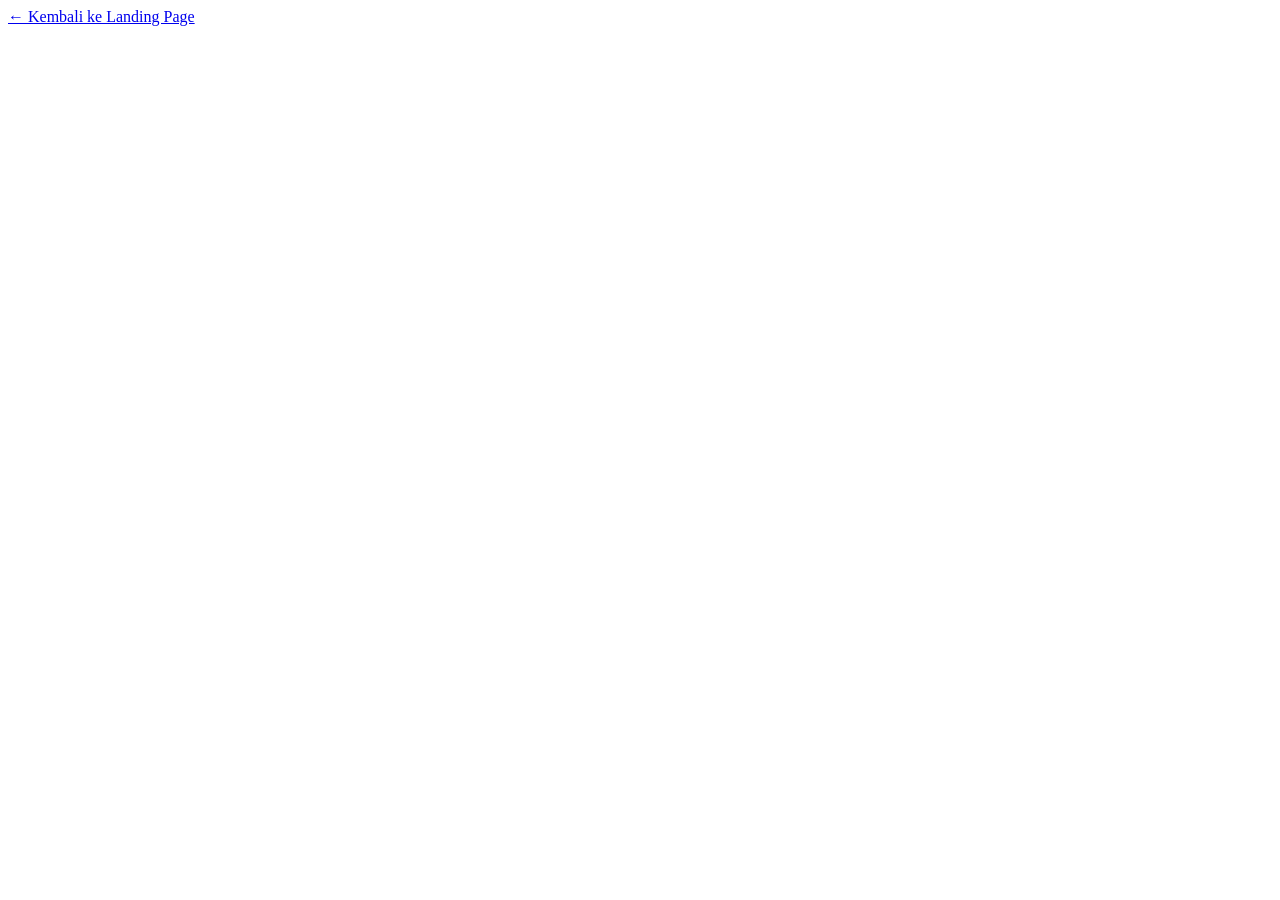
==== Portofolio/cv.html @ dd3032a7 "add skeletal section" ====
<!DOCTYPE html>
<html lang="en">
<head>
    <meta charset="UTF-8">
    <meta name="viewport" content="width=device-width, initial-scale=1.0">
    <title>Document</title>
    <link rel="stylesheet" href="cv.css">
</head>
<body>
    <div id="nav-back">
        <a href="index.html">← Kembali ke Landing Page</a>
    </div>

    <!-- ==========================================
         ZONA 3: RIDWAN (Seluruh Isi Creative CV)
         ========================================== -->
    <div id="cv-header">
        <!-- Header CV / Banner Profil -->
    </div>

    <div id="cv-sintesis">
        <!-- Section 01: Sintesis Kepemimpinan (About/Profile) -->
    </div>

    <div id="cv-pengalaman">
        <!-- Section 02: Rekam Jejak Jabatan Publik (Experience Timeline) -->
    </div>

    <div id="cv-pendidikan-skills">
        <!-- Section 03: Riwayat Pendidikan & Keahlian (Education & Skills) -->
    </div>
</body>
</html>
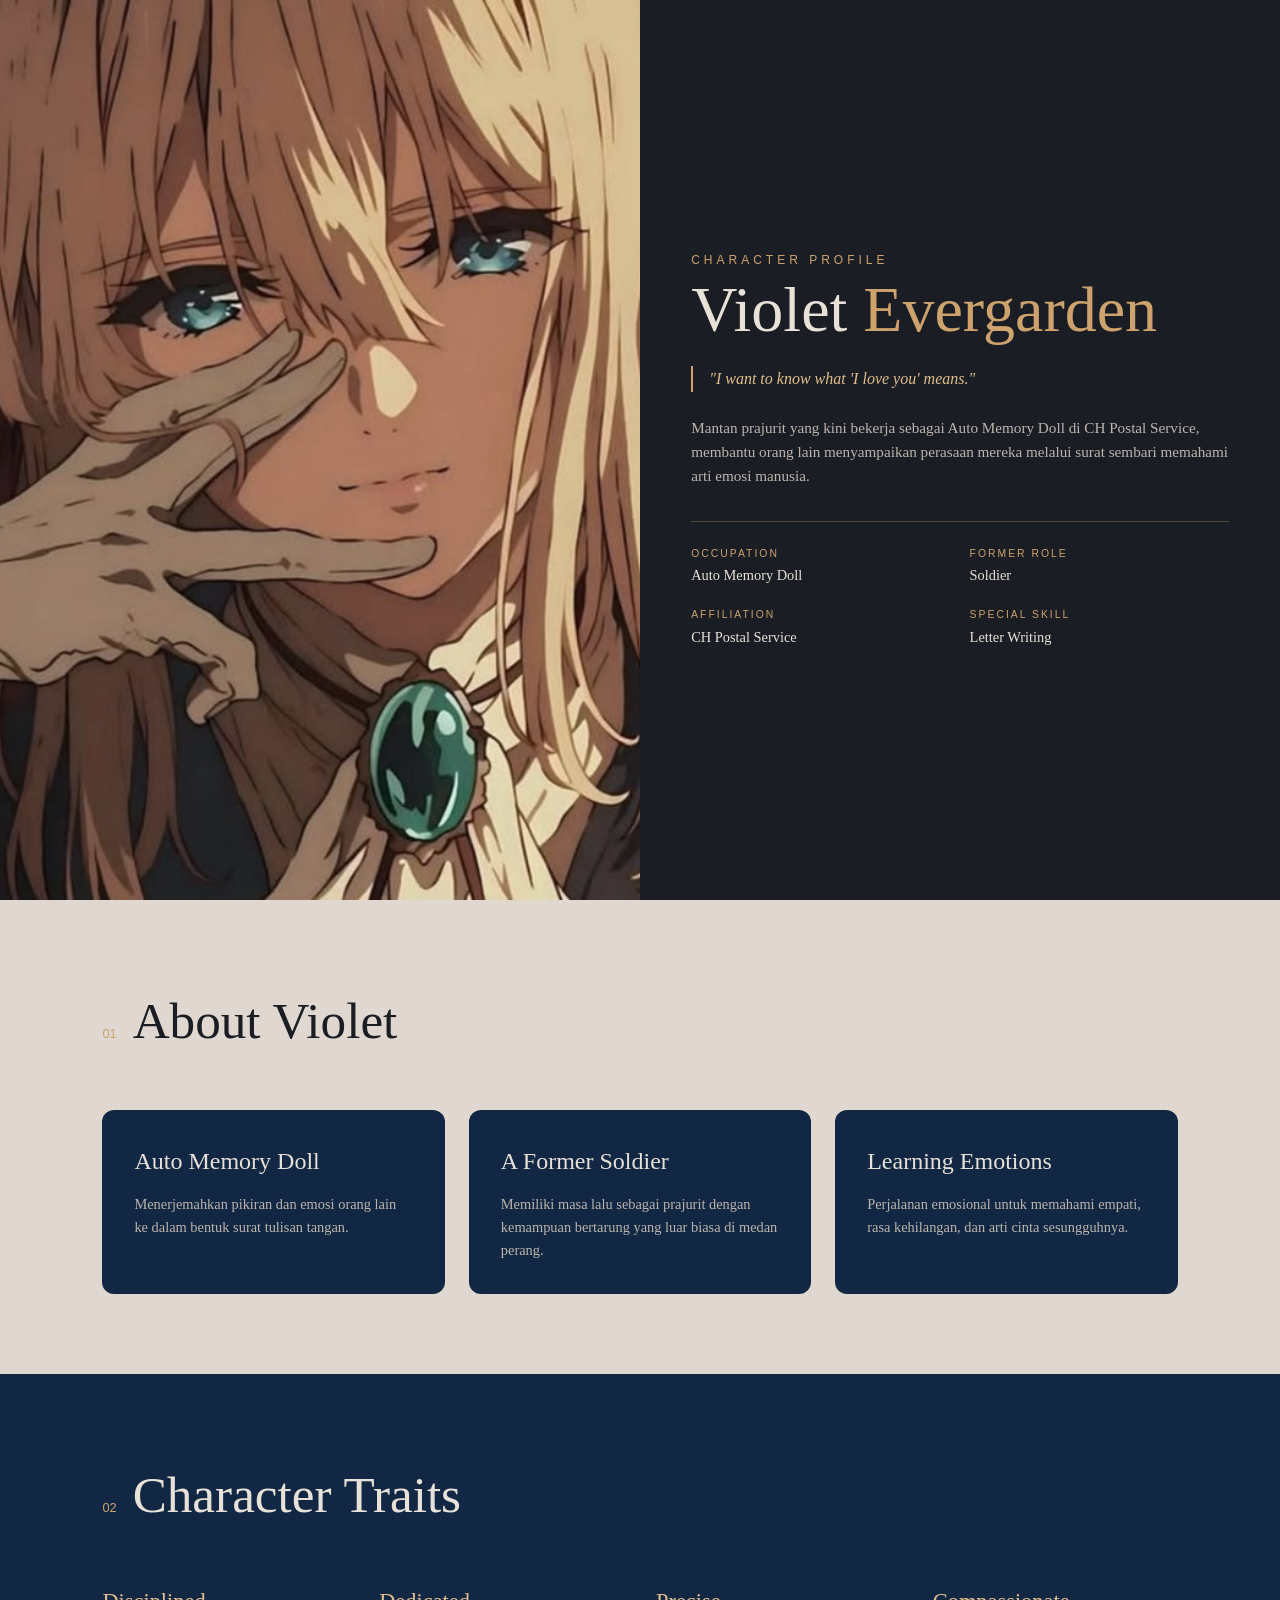
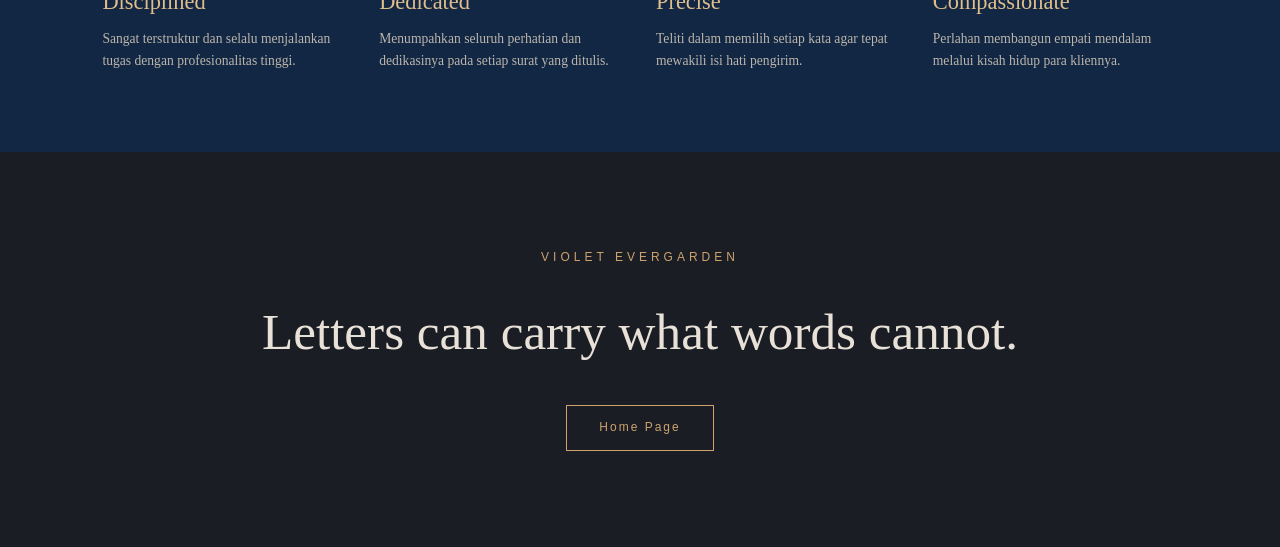
==== commit f628503d: "update portfolio cv" ====
--- a/Portofolio/cv.html
+++ b/Portofolio/cv.html
@@ -1,33 +1,112 @@
 <!DOCTYPE html>
-<html lang="en">
+<html lang="id">
 <head>
     <meta charset="UTF-8">
     <meta name="viewport" content="width=device-width, initial-scale=1.0">
-    <title>Document</title>
+    <title>Violet Evergarden | Profile</title>
     <link rel="stylesheet" href="cv.css">
 </head>
 <body>
-    <div id="nav-back">
-        <a href="index.html">← Kembali ke Landing Page</a>
-    </div>
 
-    <!-- ==========================================
-         ZONA 3: RIDWAN (Seluruh Isi Creative CV)
-         ========================================== -->
-    <div id="cv-header">
-        <!-- Header CV / Banner Profil -->
-    </div>
+    <!-- hero section -->
+    <header class="hero">
+        <div class="hero-image">
+            <img src="assets/Violet.jpg" alt="Violet Evergarden">
+        </div>
+        
+        <div class="hero-text">
+            <span class="label">CHARACTER PROFILE</span>
+            <h1>Violet <span>Evergarden</span></h1>
+            
+            <blockquote class="quote">
+                "I want to know what 'I love you' means."
+            </blockquote>
 
-    <div id="cv-sintesis">
-        <!-- Section 01: Sintesis Kepemimpinan (About/Profile) -->
-    </div>
+            <p class="description">
+                Mantan prajurit yang kini bekerja sebagai Auto Memory Doll di CH Postal Service, membantu orang lain menyampaikan perasaan mereka melalui surat sembari memahami arti emosi manusia.
+            </p>
 
-    <div id="cv-pengalaman">
-        <!-- Section 02: Rekam Jejak Jabatan Publik (Experience Timeline) -->
-    </div>
+            <!-- Biodata Grid -->
+            <div class="biodata">
+                <div>
+                    <span class="bio-title">OCCUPATION</span>
+                    <span class="bio-value">Auto Memory Doll</span>
+                </div>
+                <div>
+                    <span class="bio-title">FORMER ROLE</span>
+                    <span class="bio-value">Soldier</span>
+                </div>
+                <div>
+                    <span class="bio-title">AFFILIATION</span>
+                    <span class="bio-value">CH Postal Service</span>
+                </div>
+                <div>
+                    <span class="bio-title">SPECIAL SKILL</span>
+                    <span class="bio-value">Letter Writing</span>
+                </div>
+            </div>
+        </div>
+    </header>
 
-    <div id="cv-pendidikan-skills">
-        <!-- Section 03: Riwayat Pendidikan & Keahlian (Education & Skills) -->
-    </div>
+    <!-- about section -->
+
+    <section class="section light-theme">
+        <div class="section-title">
+            <span>01</span>
+            <h2>About Violet</h2>
+        </div>
+
+        <div class="grid-3">
+            <article class="card">
+                <h3>Auto Memory Doll</h3>
+                <p>Menerjemahkan pikiran dan emosi orang lain ke dalam bentuk surat tulisan tangan.</p>
+            </article>
+            <article class="card">
+                <h3>A Former Soldier</h3>
+                <p>Memiliki masa lalu sebagai prajurit dengan kemampuan bertarung yang luar biasa di medan perang.</p>
+            </article>
+            <article class="card">
+                <h3>Learning Emotions</h3>
+                <p>Perjalanan emosional untuk memahami empati, rasa kehilangan, dan arti cinta sesungguhnya.</p>
+            </article>
+        </div>
+    </section>
+
+    <!-- traits section -->
+
+    <section class="section dark-theme">
+        <div class="section-title">
+            <span>02</span>
+            <h2>Character Traits</h2>
+        </div>
+
+        <div class="grid-4">
+            <div class="trait-item">
+                <h3>Disciplined</h3>
+                <p>Sangat terstruktur dan selalu menjalankan tugas dengan profesionalitas tinggi.</p>
+            </div>
+            <div class="trait-item">
+                <h3>Dedicated</h3>
+                <p>Menumpahkan seluruh perhatian dan dedikasinya pada setiap surat yang ditulis.</p>
+            </div>
+            <div class="trait-item">
+                <h3>Precise</h3>
+                <p>Teliti dalam memilih setiap kata agar tepat mewakili isi hati pengirim.</p>
+            </div>
+            <div class="trait-item">
+                <h3>Compassionate</h3>
+                <p>Perlahan membangun empati mendalam melalui kisah hidup para kliennya.</p>
+            </div>
+        </div>
+    </section>
+
+    <!-- footer -->
+
+    <footer class="closing">
+        <span class="label">VIOLET EVERGARDEN</span>
+        <h2>Letters can carry what words cannot.</h2>
+        <a href="index.html" class="btn">Home Page</a>
+    </footer>
+
 </body>
 </html>
--- a/Portofolio/cv.css
+++ b/Portofolio/cv.css
@@ -0,0 +1,214 @@
+/* base styleeee */
+* {
+    margin: 0;
+    padding: 0;
+    box-sizing: border-box;
+}
+
+:root {
+    --bg-dark: #1a1e24;
+    --bg-navy: #112743;
+    --bg-light: #e0d8d0;
+    --text-dark: #1a1e24;
+    --text-light: #e8e1d8;
+    --text-muted: #bdb5ad;
+    --gold: #cda26d;
+    --gold-light: #e1bd8b;
+    --font-serif: "Times New Roman", Georgia, serif;
+    --font-sans: Arial, sans-serif;
+}
+
+  body {
+      background-color: var(--bg-dark);
+      color: var(--text-light);
+      font-family: var(--font-serif);
+      line-height: 1.6;
+  }
+
+/* main profilee */
+.label {
+    display: block;
+    font-family: var(--font-sans);
+    font-size: 0.75rem;
+    color: var(--gold);
+    letter-spacing: 4px;
+    margin-bottom: 0.5rem;
+}
+
+.section {
+    padding: 5rem 8%;
+}
+
+.light-theme {
+    background: var(--bg-light);
+    color: var(--text-dark);
+}
+
+.dark-theme {
+    background: var(--bg-navy);
+    color: var(--text-light);
+}
+
+.section-title {
+    display: flex;
+    align-items: baseline;
+    gap: 1rem;
+    margin-bottom: 3rem;
+}
+
+.section-title span {
+    font-family: var(--font-sans);
+    color: var(--gold);
+    font-size: 0.8rem;
+}
+
+.section-title h2 {
+    font-size: clamp(2rem, 4vw, 3.5rem);
+    font-weight: normal;
+}
+
+/* hero section */
+
+.hero {
+    display: grid;
+    grid-template-columns: repeat(auto-fit, minmax(320px, 1fr));
+    min-height: 100vh;
+}
+
+.hero-image img {
+    width: 100%;
+    height: 100%;
+    object-fit: cover;
+    filter: saturate(0.85);
+}
+
+.hero-text {
+    padding: 4rem 8%;
+    display: flex;
+    flex-direction: column;
+    justify-content: center;
+}
+
+.hero-text h1 {
+    font-size: clamp(3rem, 5vw, 5rem);
+    line-height: 1;
+    font-weight: normal;
+    margin-bottom: 1.5rem;
+}
+
+.hero-text h1 span {
+    color: var(--gold);
+}
+
+.quote {
+    border-left: 2px solid var(--gold);
+    padding-left: 1rem;
+    color: var(--gold-light);
+    font-style: italic;
+    margin-bottom: 1.5rem;
+}
+
+.description {
+    color: var(--text-muted);
+    margin-bottom: 2rem;
+    font-size: 0.95rem;
+}
+
+.biodata {
+    display: grid;
+    grid-template-columns: repeat(2, 1fr);
+    gap: 1.2rem;
+    border-top: 1px solid rgba(205, 162, 109, 0.3);
+    padding-top: 1.5rem;
+}
+
+.bio-title {
+    display: block;
+    font-family: var(--font-sans);
+    font-size: 0.65rem;
+    color: var(--gold);
+    letter-spacing: 2px;
+}
+
+.bio-value {
+    font-size: 0.9rem;
+}
+
+/* card and grid */
+
+.grid-3 {
+    display: grid;
+    grid-template-columns: repeat(auto-fit, minmax(250px, 1fr));
+    gap: 1.5rem;
+}
+
+.card {
+    background: var(--bg-navy);
+    color: var(--text-light);
+    padding: 2rem;
+    border-radius: 12px;
+    transition: transform 0.3s ease;
+}
+
+.card:hover {
+    transform: translateY(-5px);
+}
+
+.card h3 {
+    font-size: 1.5rem;
+    font-weight: normal;
+    margin-bottom: 0.8rem;
+}
+
+.card p {
+    color: var(--text-muted);
+    font-size: 0.9rem;
+}
+
+.grid-4 {
+    display: grid;
+    grid-template-columns: repeat(auto-fit, minmax(200px, 1fr));
+    gap: 2rem;
+}
+
+.trait-item h3 {
+    font-size: 1.4rem;
+    font-weight: normal;
+    margin-bottom: 0.5rem;
+    color: var(--gold-light);
+}
+
+.trait-item p {
+    color: var(--text-muted);
+    font-size: 0.85rem;
+}
+
+/* footer and button */
+.closing {
+    text-align: center;
+    padding: 6rem 2rem;
+    background: var(--bg-dark);
+}
+
+.closing h2 {
+    font-size: clamp(2rem, 4vw, 4rem);
+    font-weight: normal;
+    margin: 1.5rem 0 2rem;
+}
+
+.btn {
+    display: inline-block;
+    padding: 0.8rem 2rem;
+    border: 1px solid var(--gold);
+    color: var(--gold);
+    text-decoration: none;
+    font-family: var(--font-sans);
+    font-size: 0.75rem;
+    letter-spacing: 2px;
+    transition: all 0.3s ease;
+}
+
+.btn:hover {
+    background: var(--gold);
+    color: var(--bg-dark);
+}
